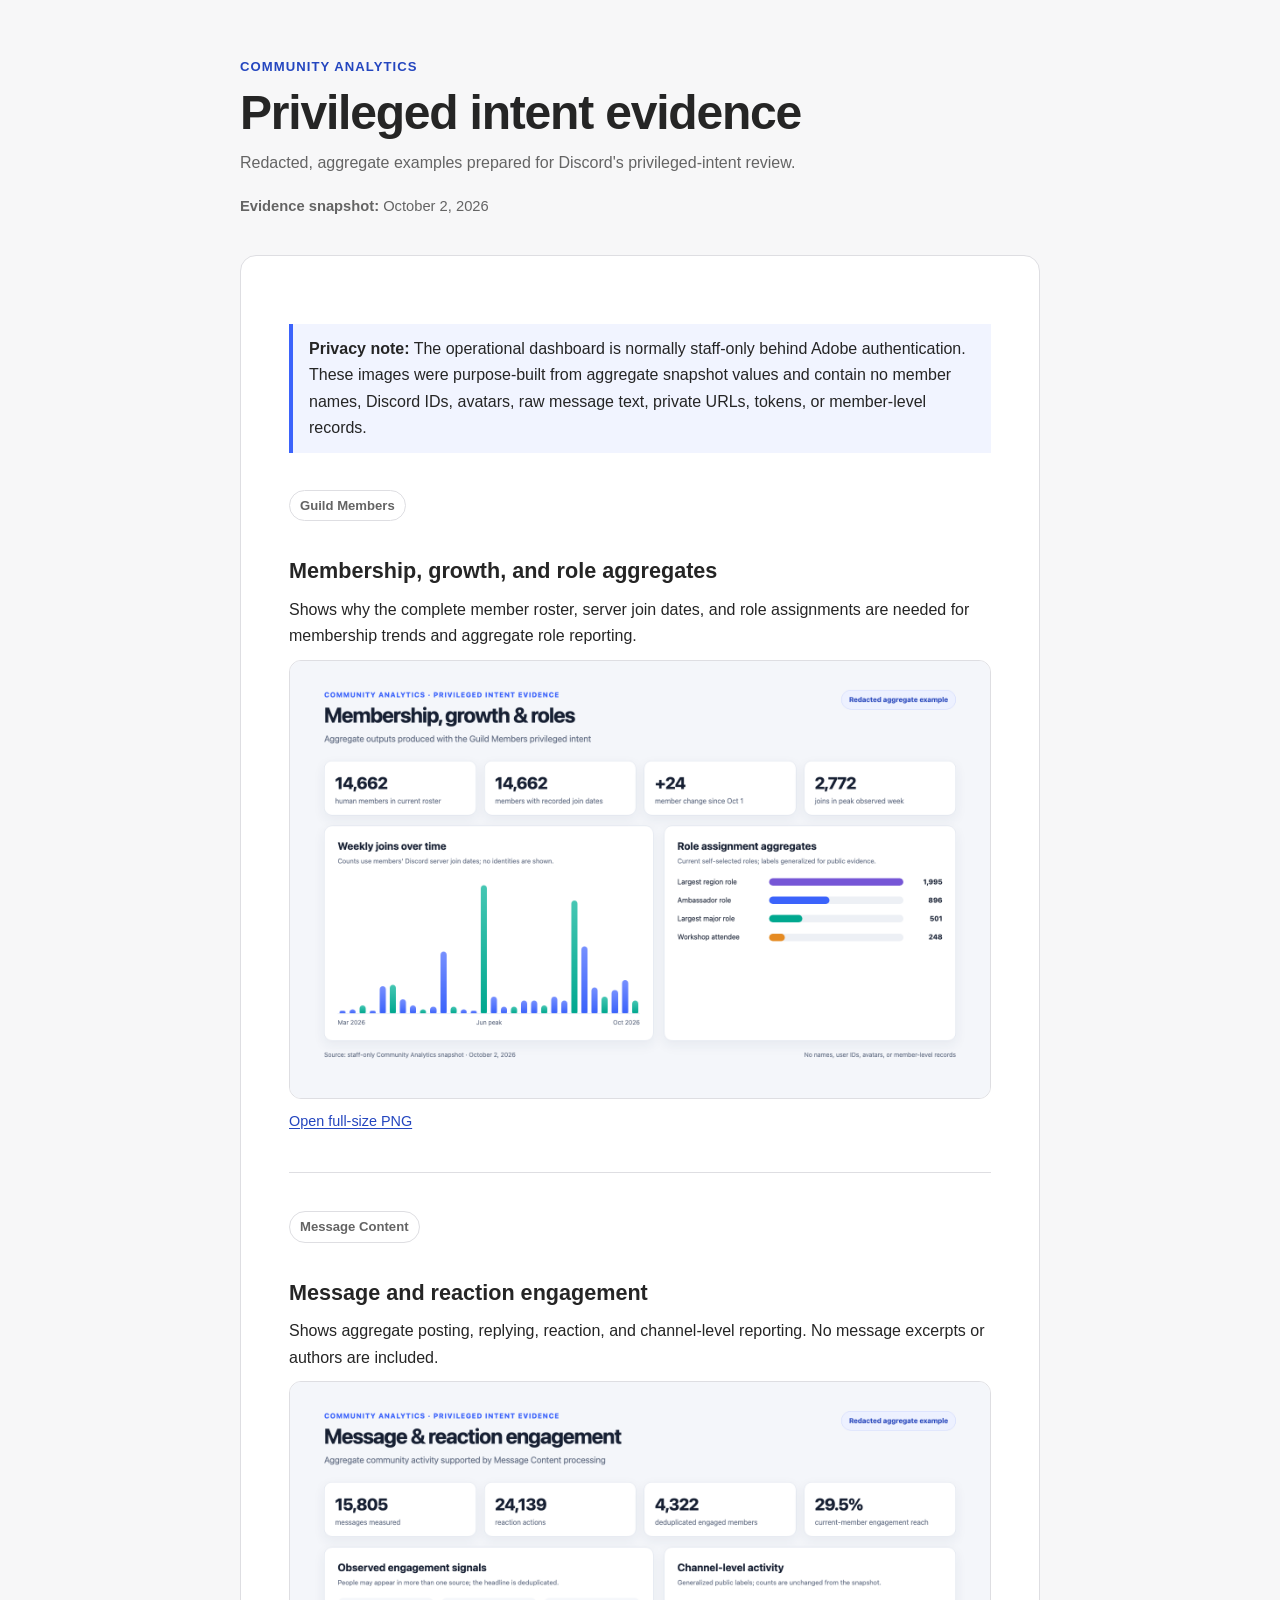
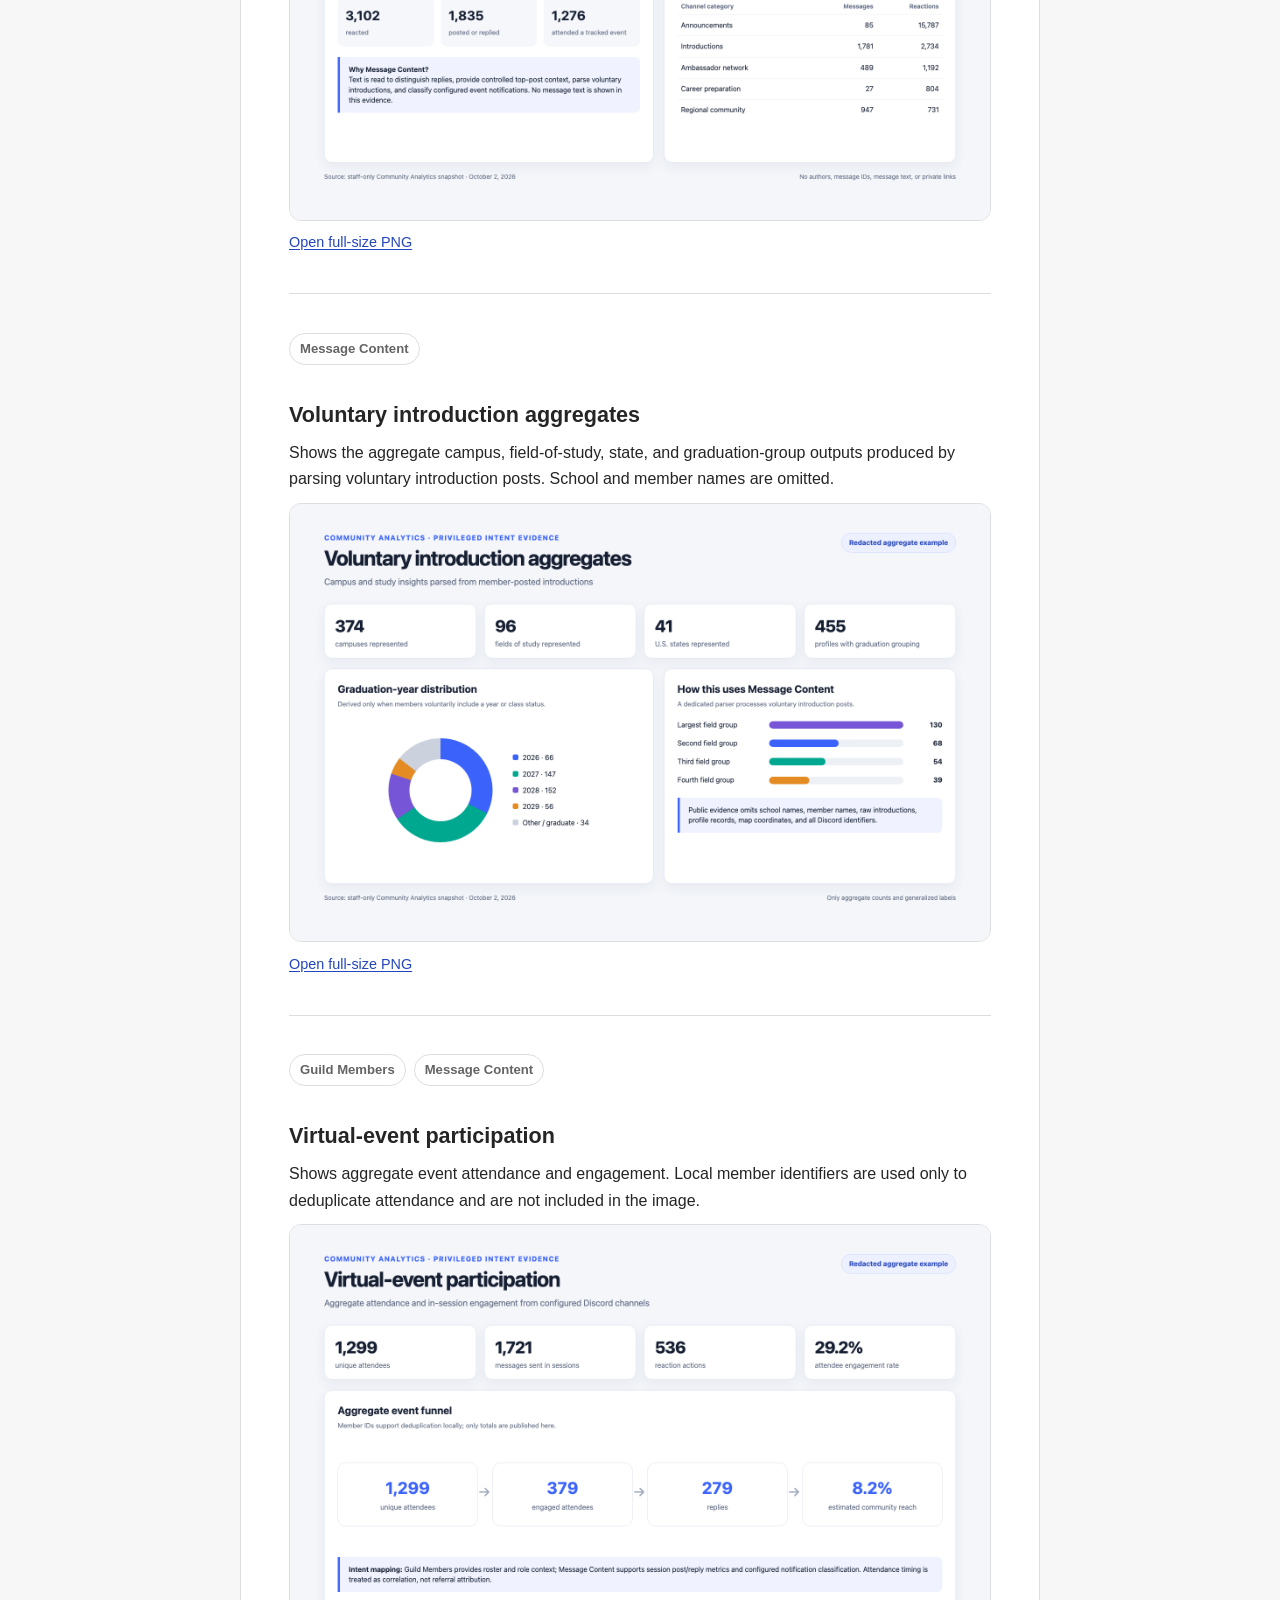
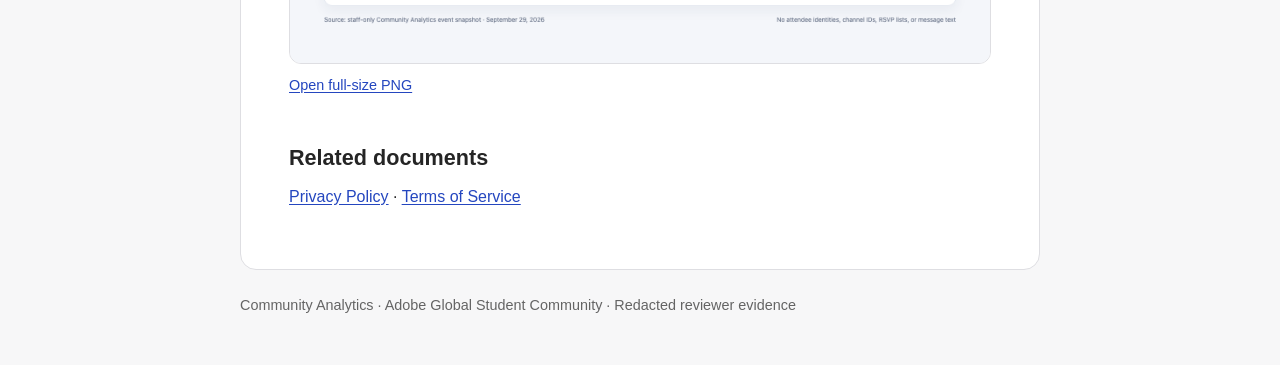
==== evidence/index.html @ a53a0710 "Add redacted privileged intent evidence Co-authored-by: Copilot App <223556219+Copilot@users.noreply" ====
<!doctype html>
<html lang="en">
<head>
  <meta charset="utf-8">
  <meta name="viewport" content="width=device-width, initial-scale=1">
  <meta name="description" content="Redacted aggregate evidence for the Community Analytics Discord privileged-intent review.">
  <title>Privileged Intent Evidence | Community Analytics</title>
  <link rel="stylesheet" href="../legal.css">
  <style>
    .evidence-grid { display: grid; gap: 28px; margin-top: 26px; }
    .evidence-card { border-top: 1px solid var(--border); padding-top: 28px; }
    .evidence-card:first-child { border-top: 0; padding-top: 0; }
    .evidence-card img { display: block; width: 100%; height: auto; border: 1px solid var(--border); border-radius: 12px; }
    .intent { display: inline-block; margin-right: 8px; border: 1px solid var(--border); border-radius: 999px; padding: 4px 10px; color: var(--muted); font-size: .82rem; font-weight: 650; }
    .download { font-size: .9rem; }
  </style>
</head>
<body>
  <header>
    <p class="eyebrow">Community Analytics</p>
    <h1>Privileged intent evidence</h1>
    <p class="summary">Redacted, aggregate examples prepared for Discord's privileged-intent review.</p>
    <p class="meta"><strong>Evidence snapshot:</strong> October 2, 2026</p>
  </header>
  <main>
    <div class="notice"><strong>Privacy note:</strong> The operational dashboard is normally staff-only behind Adobe authentication. These images were purpose-built from aggregate snapshot values and contain no member names, Discord IDs, avatars, raw message text, private URLs, tokens, or member-level records.</div>

    <div class="evidence-grid">
      <section class="evidence-card">
        <p><span class="intent">Guild Members</span></p>
        <h2>Membership, growth, and role aggregates</h2>
        <p>Shows why the complete member roster, server join dates, and role assignments are needed for membership trends and aggregate role reporting.</p>
        <a href="images/guild-members-membership-growth.png"><img src="images/guild-members-membership-growth.png" alt="Redacted aggregate membership growth and role distribution evidence"></a>
        <p class="download"><a href="images/guild-members-membership-growth.png">Open full-size PNG</a></p>
      </section>

      <section class="evidence-card">
        <p><span class="intent">Message Content</span></p>
        <h2>Message and reaction engagement</h2>
        <p>Shows aggregate posting, replying, reaction, and channel-level reporting. No message excerpts or authors are included.</p>
        <a href="images/message-content-engagement.png"><img src="images/message-content-engagement.png" alt="Redacted aggregate message and reaction engagement evidence"></a>
        <p class="download"><a href="images/message-content-engagement.png">Open full-size PNG</a></p>
      </section>

      <section class="evidence-card">
        <p><span class="intent">Message Content</span></p>
        <h2>Voluntary introduction aggregates</h2>
        <p>Shows the aggregate campus, field-of-study, state, and graduation-group outputs produced by parsing voluntary introduction posts. School and member names are omitted.</p>
        <a href="images/message-content-introduction-aggregates.png"><img src="images/message-content-introduction-aggregates.png" alt="Redacted aggregate campus and graduation-year evidence"></a>
        <p class="download"><a href="images/message-content-introduction-aggregates.png">Open full-size PNG</a></p>
      </section>

      <section class="evidence-card">
        <p><span class="intent">Guild Members</span><span class="intent">Message Content</span></p>
        <h2>Virtual-event participation</h2>
        <p>Shows aggregate event attendance and engagement. Local member identifiers are used only to deduplicate attendance and are not included in the image.</p>
        <a href="images/combined-virtual-event-aggregates.png"><img src="images/combined-virtual-event-aggregates.png" alt="Redacted aggregate virtual-event participation evidence"></a>
        <p class="download"><a href="images/combined-virtual-event-aggregates.png">Open full-size PNG</a></p>
      </section>
    </div>

    <h2>Related documents</h2>
    <p><a href="../privacy/">Privacy Policy</a> · <a href="../terms/">Terms of Service</a></p>
  </main>
  <footer>Community Analytics · Adobe Global Student Community · Redacted reviewer evidence</footer>
</body>
</html>
---- legal.css ----
:root {
  color-scheme: light dark;
  --bg: #f7f7f8;
  --panel: #ffffff;
  --text: #252525;
  --muted: #646464;
  --border: #dedee2;
  --accent: #3b63fb;
  --accent-dark: #2446bf;
}

* {
  box-sizing: border-box;
}

html {
  scroll-behavior: smooth;
}

body {
  margin: 0;
  background: var(--bg);
  color: var(--text);
  font: 16px/1.65 -apple-system, BlinkMacSystemFont, "Segoe UI", sans-serif;
}

header,
main,
footer {
  width: min(800px, calc(100% - 40px));
  margin-inline: auto;
}

header {
  padding: 56px 0 26px;
}

main {
  background: var(--panel);
  border: 1px solid var(--border);
  border-radius: 16px;
  padding: clamp(24px, 5vw, 48px);
}

footer {
  padding: 24px 0 48px;
  color: var(--muted);
  font-size: 0.9rem;
}

h1 {
  margin: 0 0 8px;
  font-size: clamp(2rem, 6vw, 3rem);
  line-height: 1.12;
  letter-spacing: -0.025em;
}

h2 {
  margin: 2.25rem 0 0.7rem;
  font-size: 1.35rem;
  line-height: 1.3;
}

h3 {
  margin: 1.5rem 0 0.5rem;
  font-size: 1.05rem;
}

p,
ul {
  margin: 0.65rem 0;
}

li + li {
  margin-top: 0.5rem;
}

.eyebrow {
  margin: 0 0 8px;
  color: var(--accent-dark);
  font-size: 0.82rem;
  font-weight: 700;
  letter-spacing: 0.08em;
  text-transform: uppercase;
}

.summary,
.meta {
  color: var(--muted);
}

.meta {
  margin-top: 18px;
  font-size: 0.92rem;
}

.notice {
  margin: 1.25rem 0;
  border-left: 4px solid var(--accent);
  background: color-mix(in srgb, var(--accent) 7%, var(--panel));
  padding: 12px 16px;
}

a {
  color: var(--accent-dark);
  text-underline-offset: 0.15em;
}

a:hover {
  text-decoration-thickness: 2px;
}

@media (prefers-color-scheme: dark) {
  :root {
    --bg: #111217;
    --panel: #191b22;
    --text: #f0f0f2;
    --muted: #b1b1ba;
    --border: #343640;
    --accent: #91a6ff;
    --accent-dark: #a8b8ff;
  }
}

@media print {
  :root {
    --bg: #fff;
    --panel: #fff;
    --text: #111;
    --muted: #444;
    --border: #bbb;
    --accent: #2446bf;
    --accent-dark: #2446bf;
  }

  header,
  main,
  footer {
    width: 100%;
  }

  header {
    padding-top: 0;
  }

  main {
    border: 0;
    padding: 0;
  }
}
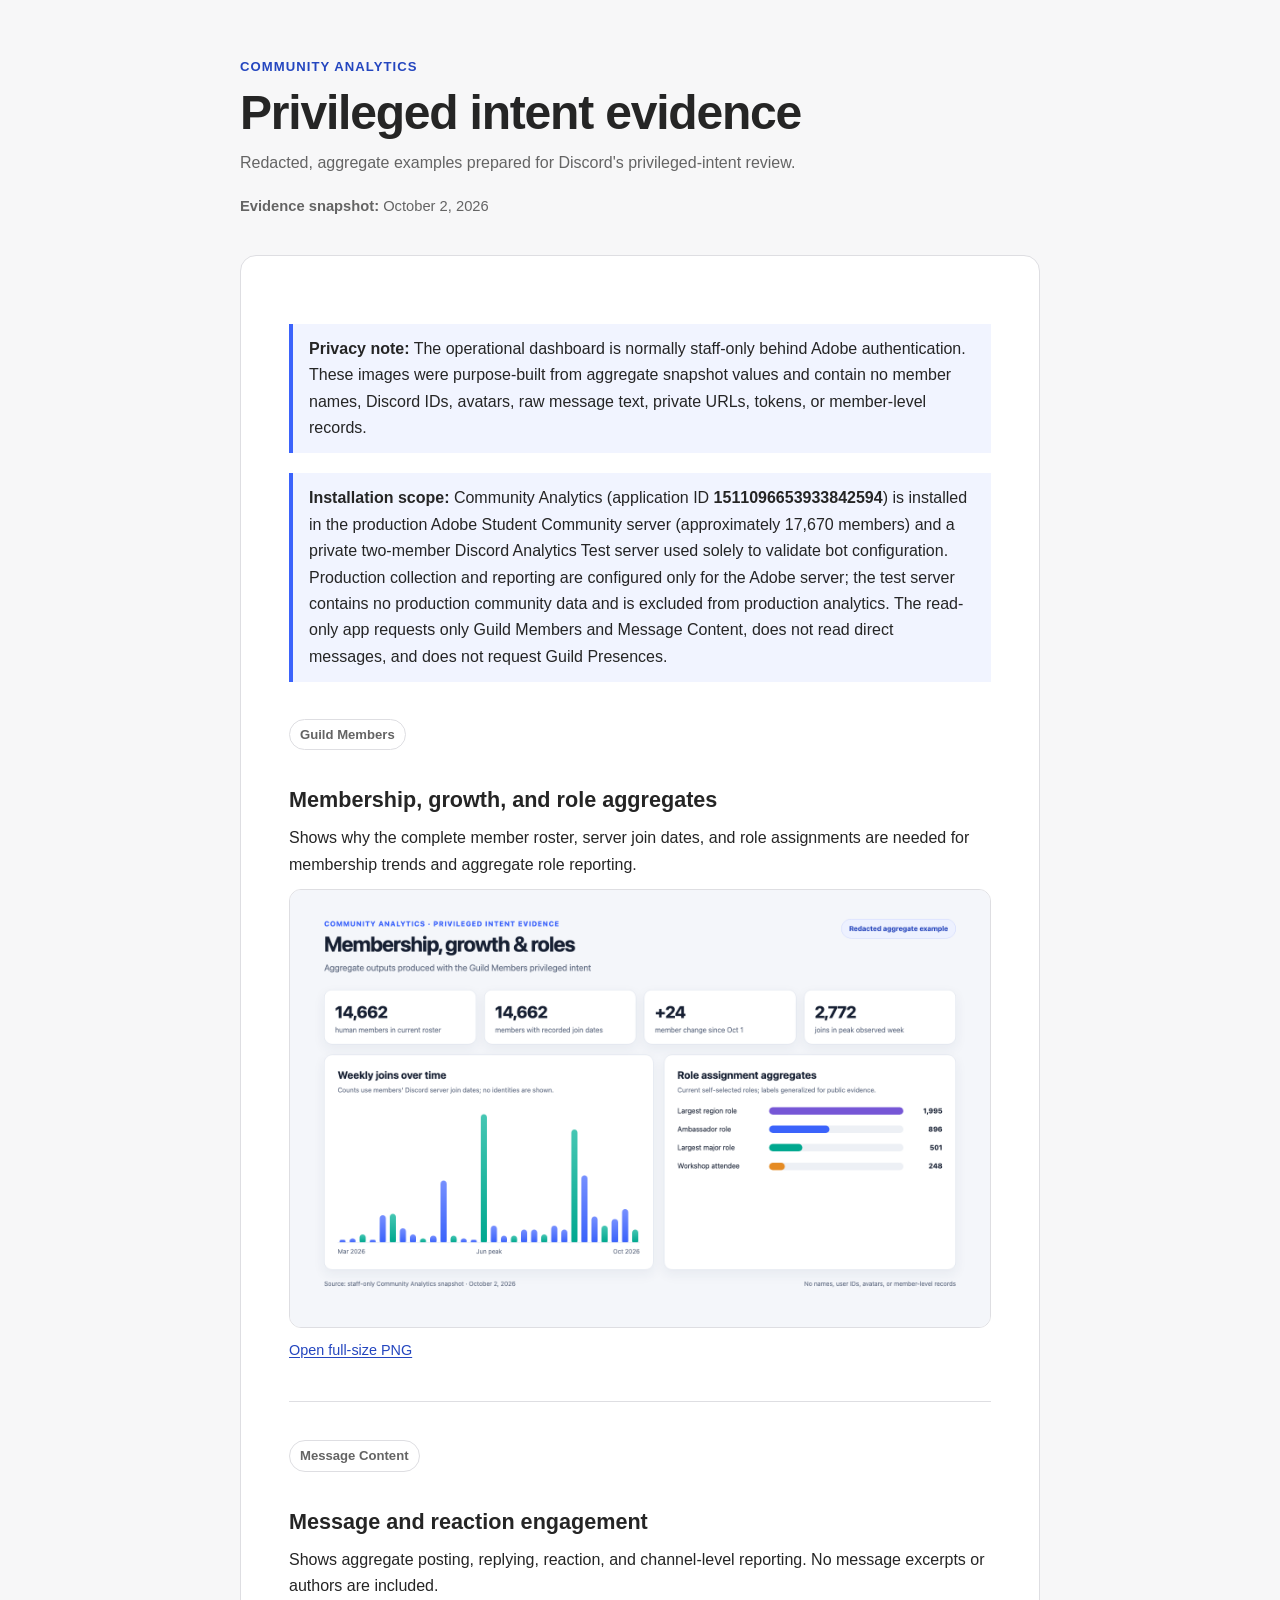
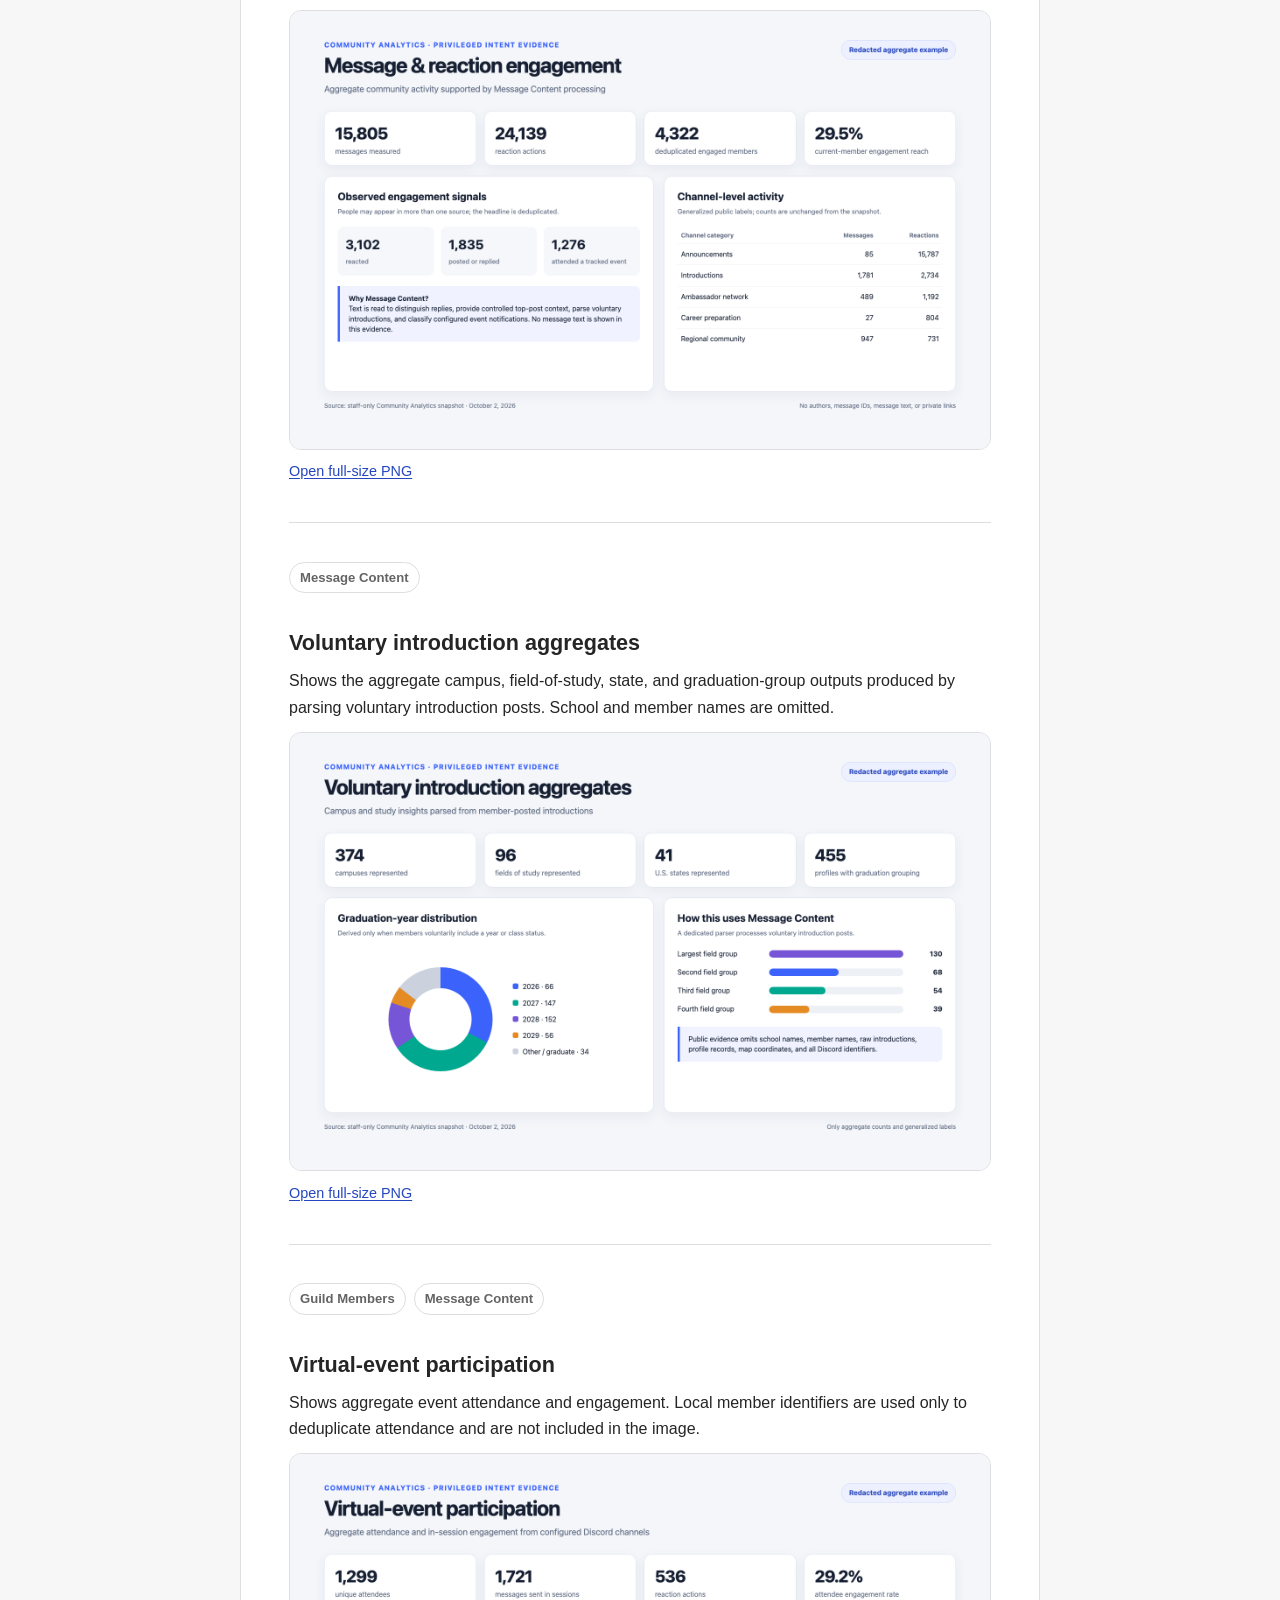
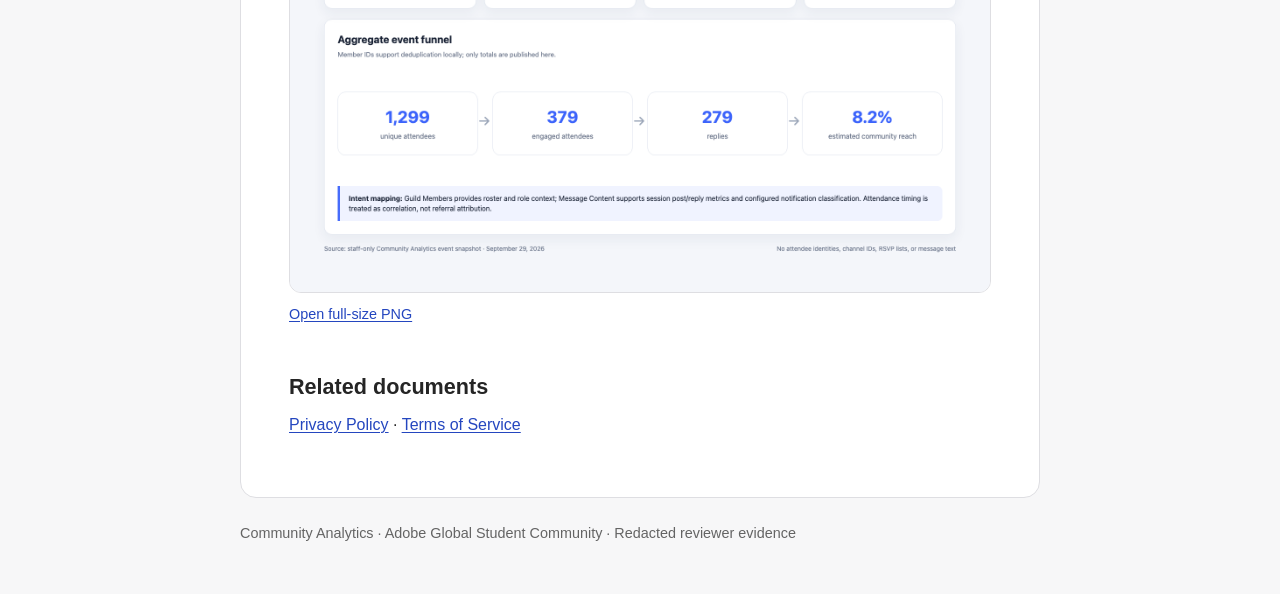
==== commit c96a699f: "Disclose Discord test installation Co-authored-by: Copilot App <223556219+Copilot@users.noreply.gith" ====
--- a/evidence/index.html
+++ b/evidence/index.html
@@ -24,6 +24,7 @@
   </header>
   <main>
     <div class="notice"><strong>Privacy note:</strong> The operational dashboard is normally staff-only behind Adobe authentication. These images were purpose-built from aggregate snapshot values and contain no member names, Discord IDs, avatars, raw message text, private URLs, tokens, or member-level records.</div>
+    <div class="notice"><strong>Installation scope:</strong> Community Analytics (application ID <strong>1511096653933842594</strong>) is installed in the production Adobe Student Community server (approximately 17,670 members) and a private two-member Discord Analytics Test server used solely to validate bot configuration. Production collection and reporting are configured only for the Adobe server; the test server contains no production community data and is excluded from production analytics. The read-only app requests only Guild Members and Message Content, does not read direct messages, and does not request Guild Presences.</div>
 
     <div class="evidence-grid">
       <section class="evidence-card">
